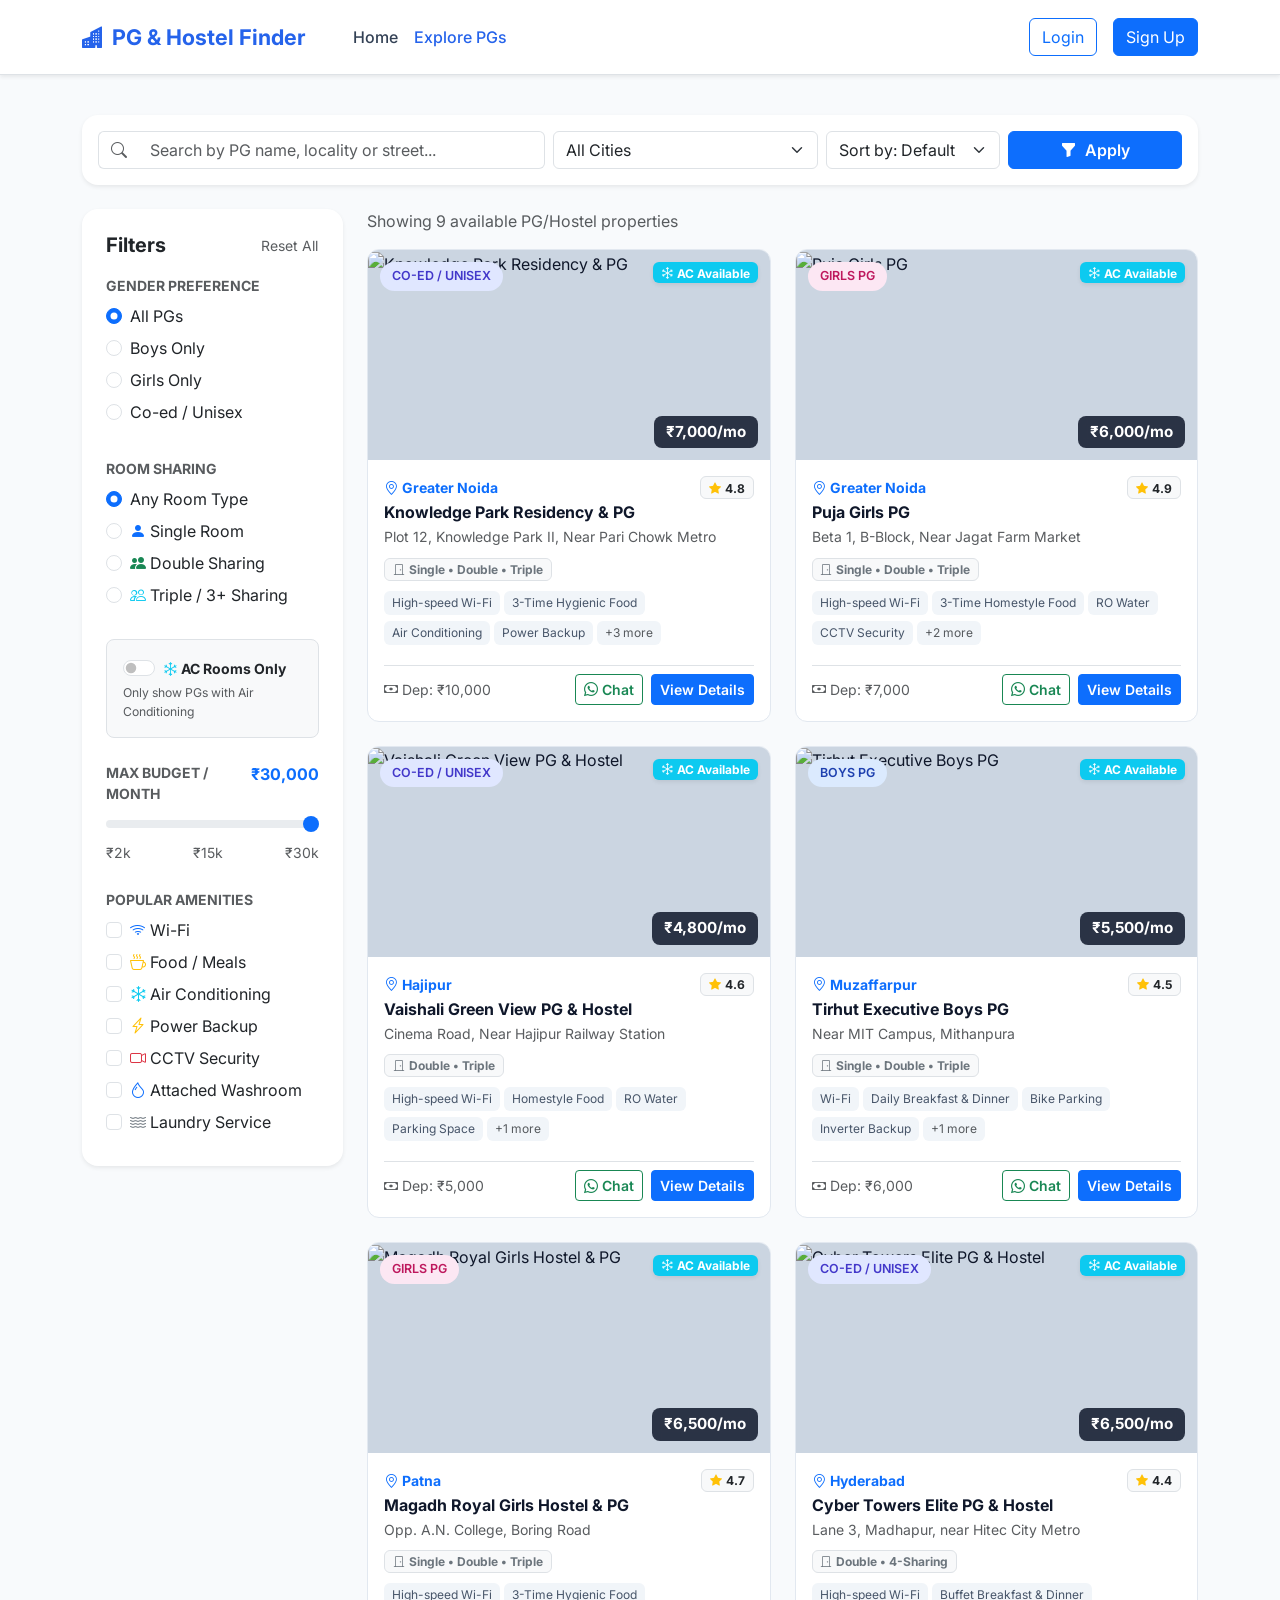
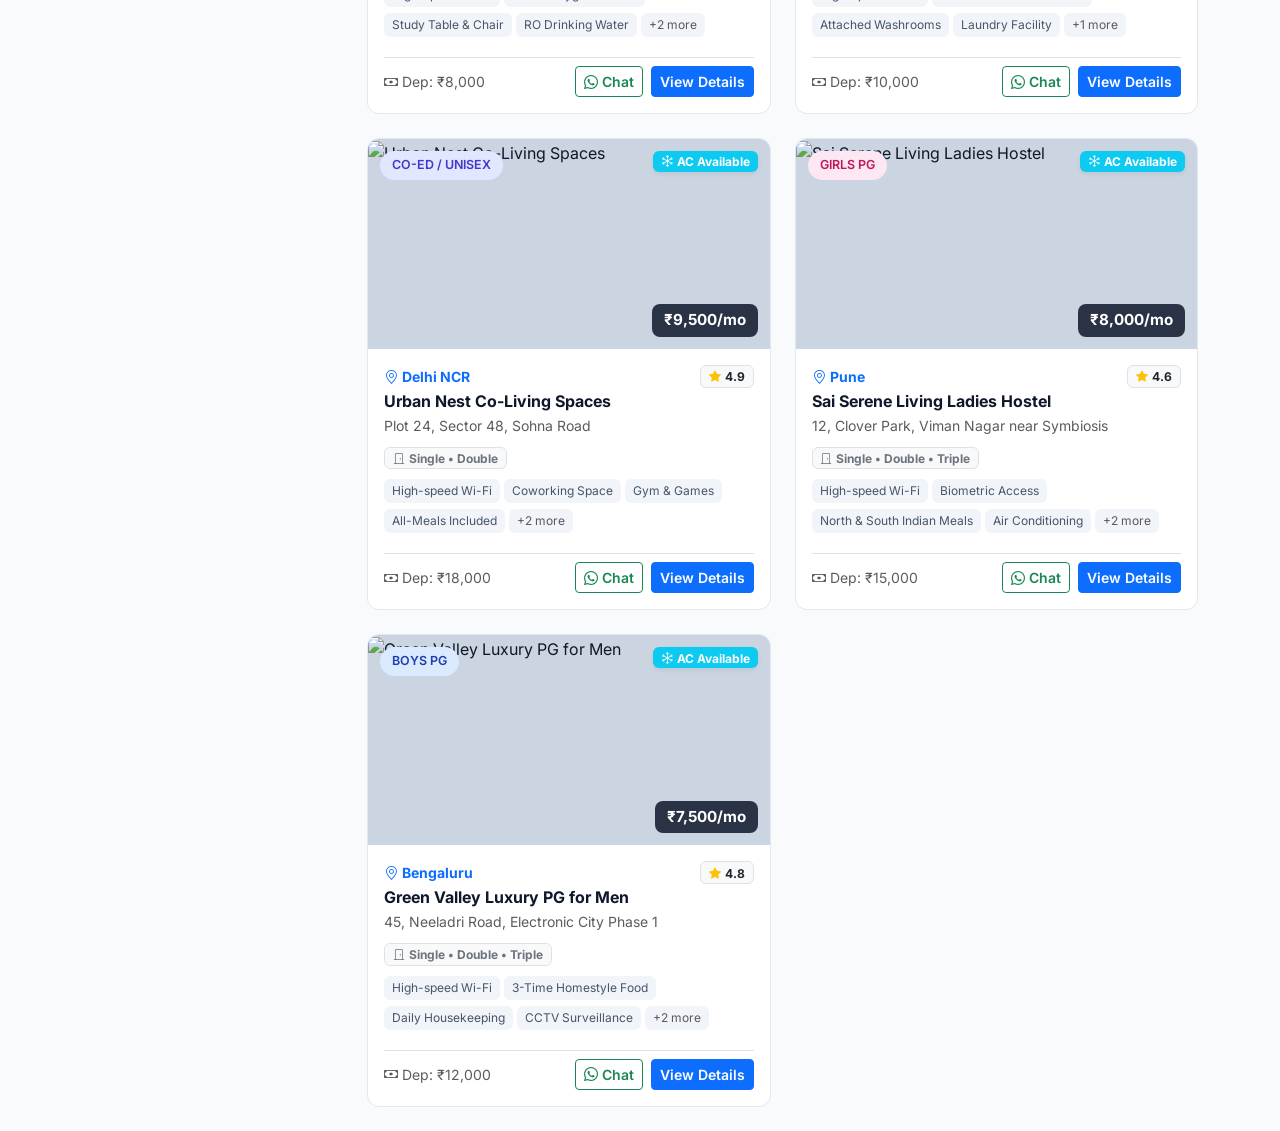
==== src/main/resources/static/search.html @ 330f4b89 "Add files via upload" ====
<!DOCTYPE html>
<html lang="en">
<head>
    <meta charset="UTF-8">
    <meta name="viewport" content="width=device-width, initial-scale=1.0">
    <title>Search & Filter PGs/Hostels | PG & Hostel Finder</title>
    <!-- Bootstrap 5 CSS -->
    <link href="https://cdn.jsdelivr.net/npm/bootstrap@5.3.3/dist/css/bootstrap.min.css" rel="stylesheet">
    <!-- Bootstrap Icons -->
    <link href="https://cdn.jsdelivr.net/npm/bootstrap-icons@1.11.3/font/bootstrap-icons.min.css" rel="stylesheet">
    <!-- Google Fonts -->
    <link href="https://fonts.googleapis.com/css2?family=Inter:wght@400;500;600;700;800&display=swap" rel="stylesheet">
    <!-- Custom CSS -->
    <link rel="stylesheet" href="css/style.css">
</head>
<body>

    <!-- Header / Navbar -->
    <nav class="navbar navbar-expand-lg navbar-light bg-white border-bottom sticky-top shadow-sm py-3">
        <div class="container">
            <a class="navbar-brand" href="index.html">
                <i class="bi bi-buildings-fill"></i>
                <span>PG & Hostel Finder</span>
            </a>
            <button class="navbar-toggler" type="button" data-bs-toggle="collapse" data-bs-target="#mainNavbar">
                <span class="navbar-toggler-icon"></span>
            </button>
            <div class="collapse navbar-collapse" id="mainNavbar">
                <ul class="navbar-nav me-auto mb-2 mb-lg-0 ms-lg-4">
                    <li class="nav-item"><a class="nav-link" href="index.html">Home</a></li>
                    <li class="nav-item"><a class="nav-link active" href="search.html">Explore PGs</a></li>
                </ul>
                <div class="d-flex align-items-center gap-2" id="nav-auth-container">
                    <!-- Populated dynamically by auth.js -->
                </div>
            </div>
        </div>
    </nav>

    <!-- Global Alert Container -->
    <div class="container mt-3" id="alert-container"></div>

    <main class="py-4">
        <div class="container">
            <!-- Search bar banner -->
            <div class="card border-0 shadow-sm p-3 mb-4 rounded-4 bg-white">
                <form id="filter-form" class="row g-2 align-items-center">
                    <div class="col-md-5">
                        <div class="input-group">
                            <span class="input-group-text bg-white border-end-0"><i class="bi bi-search text-muted"></i></span>
                            <input type="text" id="filter-keyword" class="form-control border-start-0" placeholder="Search by PG name, locality or street...">
                        </div>
                    </div>
                    <div class="col-md-3">
                        <select id="filter-city" class="form-select">
                            <option value="">All Cities</option>
                            <option value="Patna">Patna</option>
                            <option value="Muzaffarpur">Muzaffarpur</option>
                            <option value="Hajipur">Hajipur</option>
                            <option value="Greater Noida">Greater Noida</option>
                            <option value="Bengaluru">Bengaluru</option>
                            <option value="Pune">Pune</option>
                            <option value="Delhi NCR">Delhi NCR</option>
                            <option value="Hyderabad">Hyderabad</option>
                        </select>
                    </div>
                    <div class="col-md-2">
                        <select id="sort-by" class="form-select">
                            <option value="default">Sort by: Default</option>
                            <option value="price-asc">Price: Low to High</option>
                            <option value="price-desc">Price: High to Low</option>
                        </select>
                    </div>
                    <div class="col-md-2 d-grid">
                        <button type="submit" class="btn btn-primary fw-semibold"><i class="bi bi-funnel-fill me-1"></i> Apply</button>
                    </div>
                </form>
            </div>

            <div class="row g-4">
                <!-- Filter Sidebar -->
                <div class="col-lg-3">
                    <div class="card border-0 shadow-sm p-4 rounded-4 bg-white sticky-top" style="top: 90px;">
                        <div class="d-flex justify-content-between align-items-center mb-3">
                            <h5 class="fw-bold mb-0">Filters</h5>
                            <button type="button" id="btn-reset-filters" class="btn btn-sm btn-link text-decoration-none p-0 text-muted">Reset All</button>
                        </div>

                        <!-- Gender Preference -->
                        <div class="mb-4">
                            <label class="form-label fw-bold small text-muted text-uppercase">Gender Preference</label>
                            <div class="form-check mb-2">
                                <input class="form-check-input filter-gender" type="radio" name="genderFilter" id="gender-all" value="" checked>
                                <label class="form-check-label" for="gender-all">All PGs</label>
                            </div>
                            <div class="form-check mb-2">
                                <input class="form-check-input filter-gender" type="radio" name="genderFilter" id="gender-boys" value="BOYS">
                                <label class="form-check-label" for="gender-boys">Boys Only</label>
                            </div>
                            <div class="form-check mb-2">
                                <input class="form-check-input filter-gender" type="radio" name="genderFilter" id="gender-girls" value="GIRLS">
                                <label class="form-check-label" for="gender-girls">Girls Only</label>
                            </div>
                            <div class="form-check mb-2">
                                <input class="form-check-input filter-gender" type="radio" name="genderFilter" id="gender-coed" value="CO_ED">
                                <label class="form-check-label" for="gender-coed">Co-ed / Unisex</label>
                            </div>
                        </div>

                        <!-- Room Sharing Filter -->
                        <div class="mb-4">
                            <label class="form-label fw-bold small text-muted text-uppercase">Room Sharing</label>
                            <div class="form-check mb-2">
                                <input class="form-check-input filter-room-type" type="radio" name="roomTypeFilter" id="room-all" value="" checked>
                                <label class="form-check-label" for="room-all">Any Room Type</label>
                            </div>
                            <div class="form-check mb-2">
                                <input class="form-check-input filter-room-type" type="radio" name="roomTypeFilter" id="room-single" value="SINGLE">
                                <label class="form-check-label" for="room-single"><i class="bi bi-person-fill me-1 text-primary"></i>Single Room</label>
                            </div>
                            <div class="form-check mb-2">
                                <input class="form-check-input filter-room-type" type="radio" name="roomTypeFilter" id="room-double" value="DOUBLE">
                                <label class="form-check-label" for="room-double"><i class="bi bi-people-fill me-1 text-success"></i>Double Sharing</label>
                            </div>
                            <div class="form-check mb-2">
                                <input class="form-check-input filter-room-type" type="radio" name="roomTypeFilter" id="room-triple" value="TRIPLE">
                                <label class="form-check-label" for="room-triple"><i class="bi bi-people me-1 text-info"></i>Triple / 3+ Sharing</label>
                            </div>
                        </div>

                        <!-- AC Fast Toggle Switch -->
                        <div class="mb-4 p-3 bg-light rounded-3 border">
                            <div class="form-check form-switch mb-0">
                                <input class="form-check-input" type="checkbox" id="filter-ac-only" role="switch">
                                <label class="form-check-label fw-bold text-dark small" for="filter-ac-only">
                                    <i class="bi bi-snow text-info me-1"></i>AC Rooms Only
                                </label>
                            </div>
                            <small class="text-muted d-block mt-1" style="font-size: 0.76rem;">Only show PGs with Air Conditioning</small>
                        </div>

                        <!-- Budget Range -->
                        <div class="mb-4">
                            <div class="d-flex justify-content-between">
                                <label class="form-label fw-bold small text-muted text-uppercase">Max Budget / Month</label>
                                <span class="fw-bold text-primary" id="budget-display">₹30,000</span>
                            </div>
                            <input type="range" class="form-range" id="filter-max-rent" min="2000" max="30000" step="500" value="30000">
                            <div class="d-flex justify-content-between text-muted small">
                                <span>₹2k</span>
                                <span>₹15k</span>
                                <span>₹30k</span>
                            </div>
                        </div>

                        <!-- Facilities / Amenities -->
                        <div>
                            <label class="form-label fw-bold small text-muted text-uppercase">Popular Amenities</label>
                            <div class="form-check mb-2">
                                <input class="form-check-input amenity-checkbox" type="checkbox" value="Wi-Fi" id="amenity-wifi">
                                <label class="form-check-label" for="amenity-wifi"><i class="bi bi-wifi me-1 text-primary"></i>Wi-Fi</label>
                            </div>
                            <div class="form-check mb-2">
                                <input class="form-check-input amenity-checkbox" type="checkbox" value="Food" id="amenity-food">
                                <label class="form-check-label" for="amenity-food"><i class="bi bi-cup-hot me-1 text-warning"></i>Food / Meals</label>
                            </div>
                            <div class="form-check mb-2">
                                <input class="form-check-input amenity-checkbox" type="checkbox" value="AC" id="amenity-ac">
                                <label class="form-check-label" for="amenity-ac"><i class="bi bi-snow me-1 text-info"></i>Air Conditioning</label>
                            </div>
                            <div class="form-check mb-2">
                                <input class="form-check-input amenity-checkbox" type="checkbox" value="Power Backup" id="amenity-power">
                                <label class="form-check-label" for="amenity-power"><i class="bi bi-lightning-charge me-1 text-warning"></i>Power Backup</label>
                            </div>
                            <div class="form-check mb-2">
                                <input class="form-check-input amenity-checkbox" type="checkbox" value="CCTV" id="amenity-cctv">
                                <label class="form-check-label" for="amenity-cctv"><i class="bi bi-camera-video me-1 text-danger"></i>CCTV Security</label>
                            </div>
                            <div class="form-check mb-2">
                                <input class="form-check-input amenity-checkbox" type="checkbox" value="Bathroom" id="amenity-bath">
                                <label class="form-check-label" for="amenity-bath"><i class="bi bi-droplet me-1 text-primary"></i>Attached Washroom</label>
                            </div>
                            <div class="form-check mb-2">
                                <input class="form-check-input amenity-checkbox" type="checkbox" value="Laundry" id="amenity-laundry">
                                <label class="form-check-label" for="amenity-laundry"><i class="bi bi-water me-1 text-secondary"></i>Laundry Service</label>
                            </div>
                        </div>
                    </div>
                </div>

                <!-- Results Column -->
                <div class="col-lg-9">
                    <div class="d-flex justify-content-between align-items-center mb-3">
                        <span class="text-muted" id="results-count">Searching properties...</span>
                    </div>

                    <div class="row g-4" id="search-results-container">
                        <div class="text-center py-5">
                            <div class="spinner-border text-primary" role="status"></div>
                            <p class="text-muted mt-2">Loading properties...</p>
                        </div>
                    </div>
                </div>
            </div>
        </div>
    </main>

    <!-- Bootstrap 5 Bundle JS -->
    <script src="https://cdn.jsdelivr.net/npm/bootstrap@5.3.3/dist/js/bootstrap.bundle.min.js"></script>
    <script src="js/api.js?v=9"></script>
    <script src="js/auth.js?v=9"></script>
    <script src="js/search.js?v=9"></script>
</body>
</html>
---- src/main/resources/static/css/style.css ----
/* ===================================================================
   PG & HOSTEL FINDER - MAIN STYLESHEET
   Clean, modern, accessible design with vibrant accents
   =================================================================== */

:root {
    --primary: #2563eb;
    --primary-dark: #1d4ed8;
    --primary-light: #eff6ff;
    --secondary: #0d9488;
    --accent: #f59e0b;
    --dark: #0f172a;
    --light-bg: #f8fafc;
    --card-border: #e2e8f0;
    --text-muted: #64748b;
    --radius: 12px;
}

body {
    font-family: 'Inter', -apple-system, BlinkMacSystemFont, "Segoe UI", Roboto, sans-serif;
    background-color: var(--light-bg);
    color: var(--dark);
    min-height: 100vh;
    display: flex;
    flex-direction: column;
}

main {
    flex: 1;
}

/* Navbar */
.navbar-brand {
    font-weight: 700;
    font-size: 1.35rem;
    color: var(--primary) !important;
    display: flex;
    align-items: center;
    gap: 8px;
}

.nav-link {
    font-weight: 500;
    color: #334155 !important;
    transition: color 0.2s;
}

.navbar .nav-link:hover, .navbar .nav-link.active {
    color: var(--primary) !important;
}

.nav-pills .nav-link.active {
    background-color: var(--primary) !important;
    color: #ffffff !important;
}

/* Hero Section */
.hero-section {
    background: linear-gradient(135deg, #1e3a8a 0%, #2563eb 50%, #0d9488 100%);
    color: white;
    padding: 70px 0 90px;
    position: relative;
    border-bottom-left-radius: 24px;
    border-bottom-right-radius: 24px;
}

.hero-title {
    font-size: 2.8rem;
    font-weight: 800;
    letter-spacing: -0.02em;
    line-height: 1.2;
}

.hero-subtitle {
    font-size: 1.15rem;
    opacity: 0.9;
    max-width: 600px;
    margin: 15px auto 30px;
}

/* Search Card */
.search-box-card {
    background: white;
    border-radius: 16px;
    padding: 24px;
    box-shadow: 0 20px 40px rgba(0, 0, 0, 0.12);
    margin-top: -45px;
    position: relative;
    z-index: 10;
}

/* Property Cards */
.property-card {
    background: white;
    border-radius: var(--radius);
    border: 1px solid var(--card-border);
    overflow: hidden;
    transition: transform 0.25s ease, box-shadow 0.25s ease;
    height: 100%;
    display: flex;
    flex-direction: column;
}

.property-card:hover {
    transform: translateY(-5px);
    box-shadow: 0 12px 28px rgba(0, 0, 0, 0.08);
}

.property-img-wrapper {
    position: relative;
    height: 210px;
    overflow: hidden;
    background-color: #cbd5e1;
}

.property-img-wrapper img {
    width: 100%;
    height: 100%;
    object-fit: cover;
    transition: transform 0.4s ease;
}

.property-card:hover .property-img-wrapper img {
    transform: scale(1.05);
}

.gender-badge {
    position: absolute;
    top: 12px;
    left: 12px;
    padding: 5px 12px;
    border-radius: 20px;
    font-size: 0.78rem;
    font-weight: 600;
    text-transform: uppercase;
}

.badge-boys { background-color: #dbeafe; color: #1e40af; }
.badge-girls { background-color: #fce7f3; color: #be185d; }
.badge-coed { background-color: #e0e7ff; color: #4338ca; }

.price-tag {
    position: absolute;
    bottom: 12px;
    right: 12px;
    background: rgba(15, 23, 42, 0.85);
    color: white;
    backdrop-filter: blur(4px);
    padding: 5px 12px;
    border-radius: 8px;
    font-weight: 700;
    font-size: 0.95rem;
}

.amenity-tag {
    background-color: #f1f5f9;
    color: #475569;
    font-size: 0.75rem;
    padding: 3px 8px;
    border-radius: 6px;
    display: inline-block;
    margin-right: 4px;
    margin-bottom: 4px;
}

/* Feature Badges */
.feature-icon-box {
    width: 52px;
    height: 52px;
    border-radius: 12px;
    display: flex;
    align-items: center;
    justify-content: center;
    font-size: 1.4rem;
    margin-bottom: 16px;
    background-color: var(--primary-light);
    color: var(--primary);
}

/* Room Cards in Details Page */
.room-selection-card {
    border: 2px solid var(--card-border);
    border-radius: var(--radius);
    padding: 16px;
    transition: all 0.2s ease;
    cursor: pointer;
}

.room-selection-card:hover, .room-selection-card.selected {
    border-color: var(--primary);
    background-color: var(--primary-light);
}

/* Dashboard Badges */
.status-badge {
    padding: 6px 12px;
    border-radius: 20px;
    font-weight: 600;
    font-size: 0.8rem;
}
.status-PENDING { background-color: #fef3c7; color: #b45309; }
.status-APPROVED { background-color: #dcfce7; color: #15803d; }
.status-REJECTED { background-color: #fee2e2; color: #b91c1c; }
.status-CANCELLED { background-color: #f1f5f9; color: #64748b; }

/* Quick Login Pills */
.quick-login-btn {
    border: 1px dashed #cbd5e1;
    background: white;
    padding: 8px 14px;
    border-radius: 8px;
    font-size: 0.85rem;
    font-weight: 600;
    color: #475569;
    cursor: pointer;
    transition: all 0.2s;
}

.quick-login-btn:hover {
    background: var(--primary-light);
    border-color: var(--primary);
    color: var(--primary);
}

/* Footer */
footer {
    background: #0f172a;
    color: #94a3b8;
    padding: 40px 0 20px;
    margin-top: auto;
}

footer a {
    color: #cbd5e1;
    text-decoration: none;
    transition: color 0.2s;
}

footer a:hover {
    color: white;
}

/* WhatsApp Action Button */
.btn-whatsapp {
    background-color: #25D366;
    border-color: #25D366;
    color: #ffffff !important;
    font-weight: 600;
    transition: all 0.2s ease-in-out;
}
.btn-whatsapp:hover {
    background-color: #1eb857;
    border-color: #1eb857;
    color: #ffffff !important;
    transform: translateY(-1px);
    box-shadow: 0 4px 12px rgba(37, 211, 102, 0.35);
}
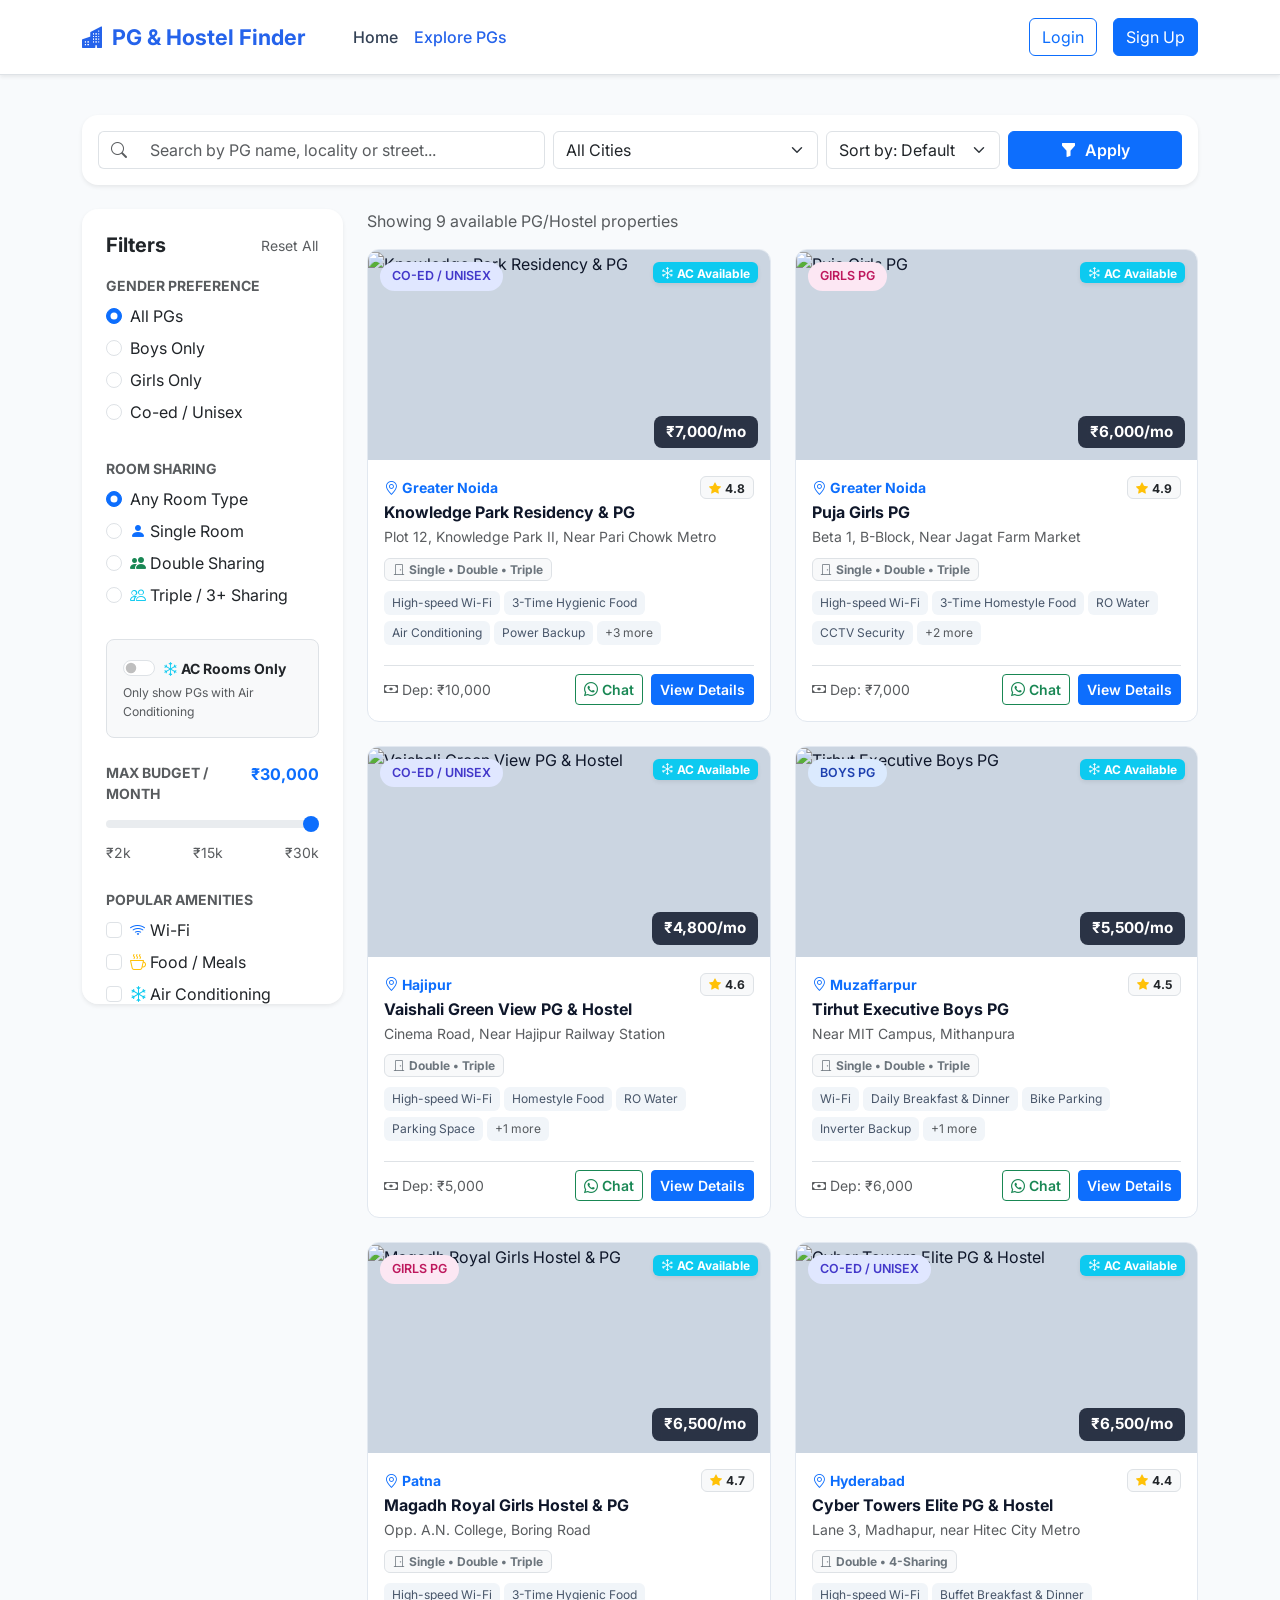
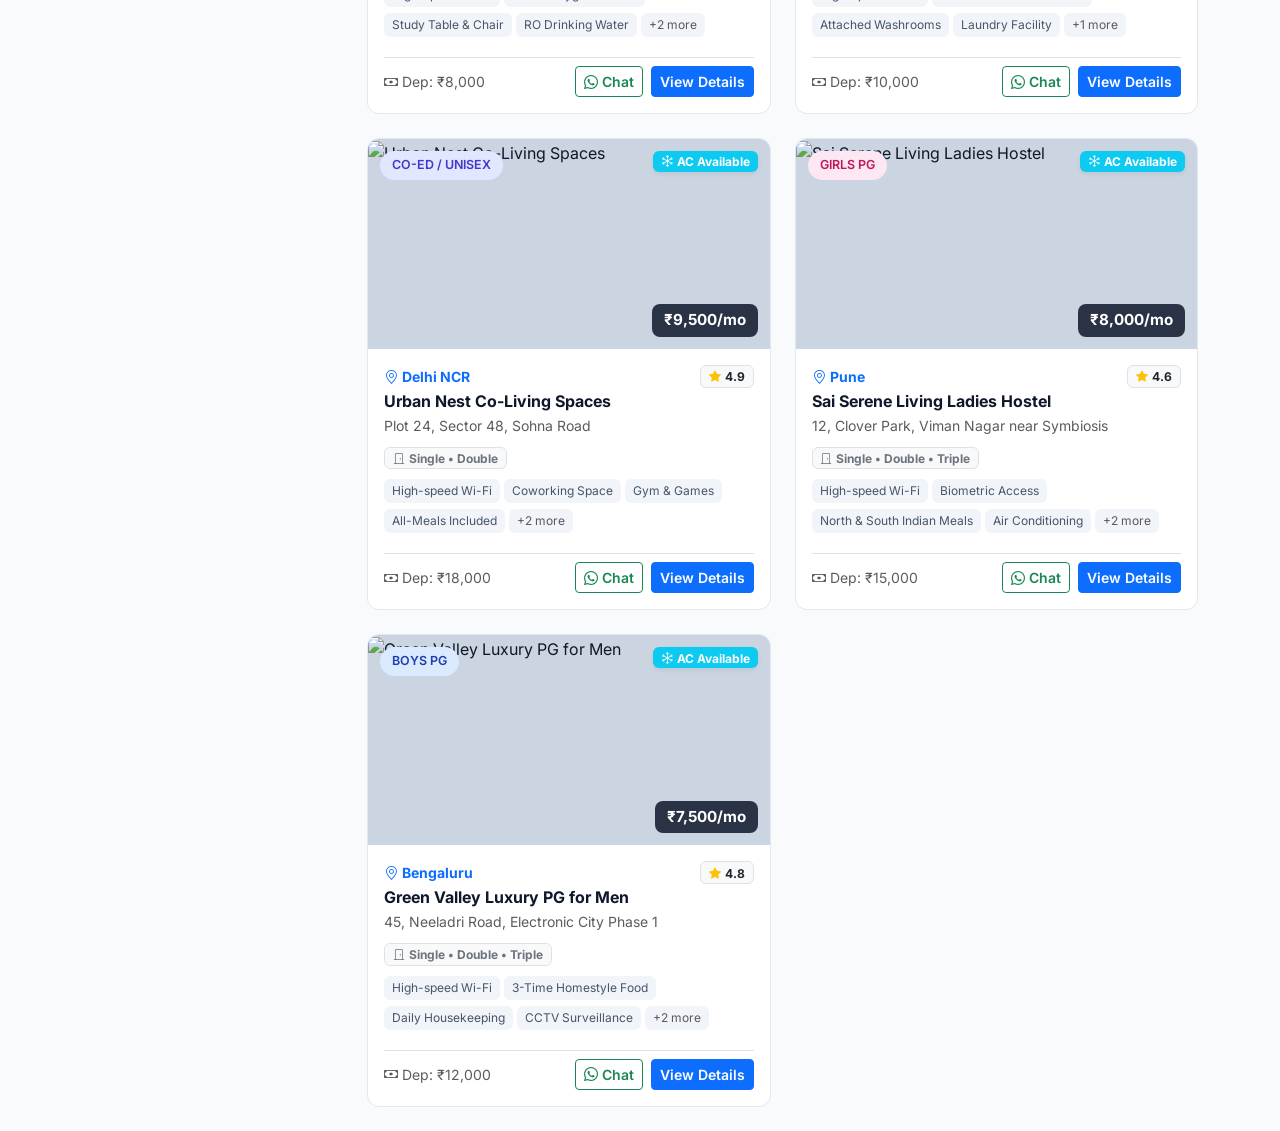
==== commit 89196b6c: "Add files via upload" ====
--- a/src/main/resources/static/search.html
+++ b/src/main/resources/static/search.html
@@ -11,12 +11,12 @@
     <!-- Google Fonts -->
     <link href="https://fonts.googleapis.com/css2?family=Inter:wght@400;500;600;700;800&display=swap" rel="stylesheet">
     <!-- Custom CSS -->
-    <link rel="stylesheet" href="css/style.css">
+    <link rel="stylesheet" href="css/style.css?v=2">
 </head>
 <body>
 
     <!-- Header / Navbar -->
-    <nav class="navbar navbar-expand-lg navbar-light bg-white border-bottom sticky-top shadow-sm py-3">
+    <nav class="navbar navbar-expand-lg navbar-light bg-white border-bottom sticky-top shadow-sm py-3" style="position: sticky; top: 0; z-index: 1050;">
         <div class="container">
             <a class="navbar-brand" href="index.html">
                 <i class="bi bi-buildings-fill"></i>
@@ -80,7 +80,7 @@
             <div class="row g-4">
                 <!-- Filter Sidebar -->
                 <div class="col-lg-3">
-                    <div class="card border-0 shadow-sm p-4 rounded-4 bg-white sticky-top" style="top: 90px;">
+                    <div class="card border-0 shadow-sm p-4 rounded-4 bg-white sticky-lg-top filter-sidebar-card" style="top: 85px; z-index: 1000; max-height: calc(100vh - 105px); overflow-y: auto;">
                         <div class="d-flex justify-content-between align-items-center mb-3">
                             <h5 class="fw-bold mb-0">Filters</h5>
                             <button type="button" id="btn-reset-filters" class="btn btn-sm btn-link text-decoration-none p-0 text-muted">Reset All</button>
